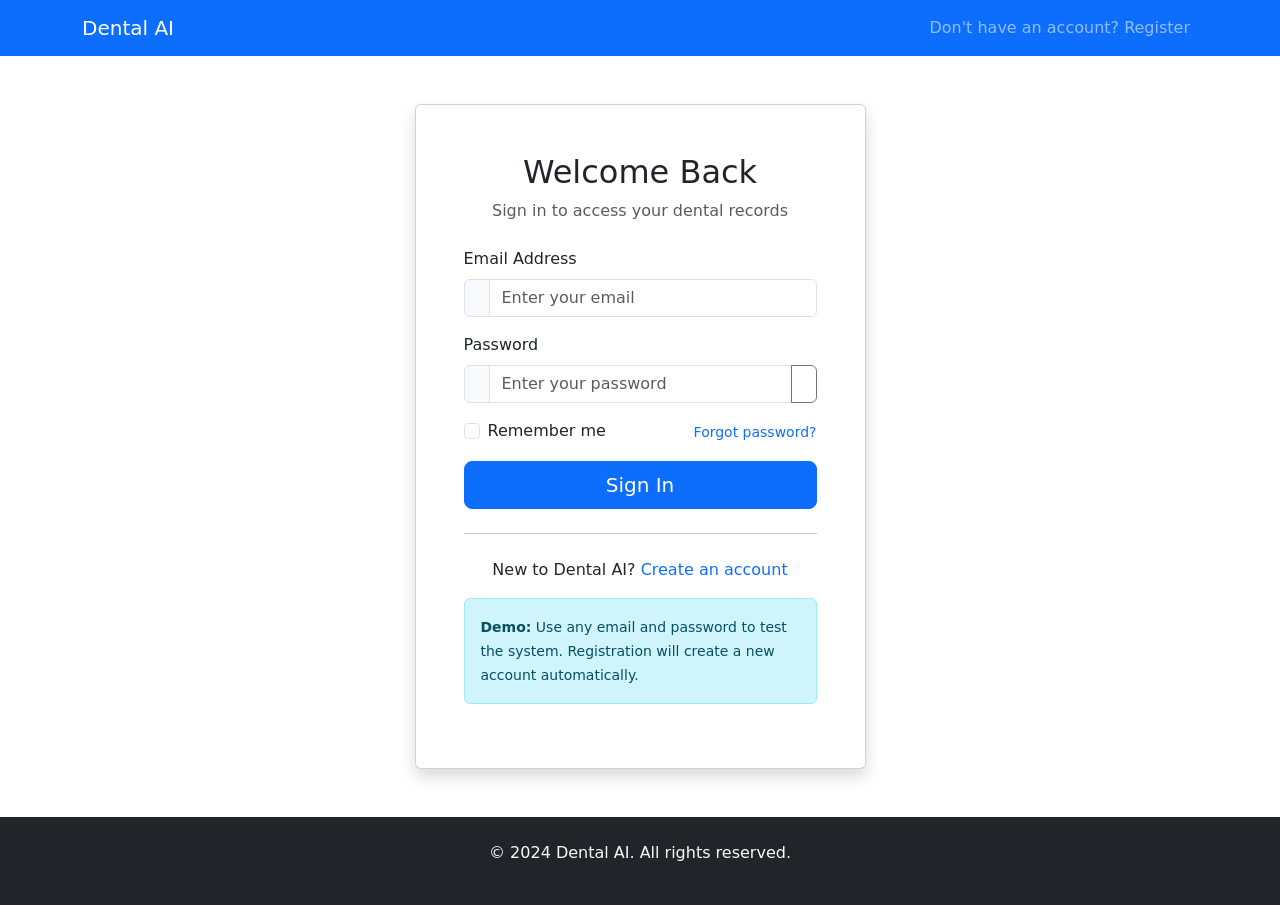
==== frontend/appointments.html @ 50e3790d "Ran SAST and DAST Tests and made security improvements" ====
<!DOCTYPE html>
<html lang="en">
<head>
    <meta charset="UTF-8">
    <meta name="viewport" content="width=device-width, initial-scale=1.0">
    <title>Appointments - Dental AI</title>
    <link href="https://cdn.jsdelivr.net/npm/bootstrap@5.1.3/dist/css/bootstrap.min.css" rel="stylesheet">
    <link rel="stylesheet" href="static/css/style.css">
</head>
<body>
    <nav class="navbar navbar-expand-lg navbar-dark bg-primary">
        <div class="container">
            <a class="navbar-brand" href="dashboard.html">
                <i class="fas fa-tooth"></i> Dental AI
            </a>
            <div class="navbar-nav ms-auto">
                <div class="nav-item dropdown">
                    <a class="nav-link dropdown-toggle" href="#" id="userDropdown" role="button" 
                       data-bs-toggle="dropdown">
                        <i class="fas fa-user"></i>
                        <span id="userName">Loading...</span>
                    </a>
                    <ul class="dropdown-menu">
                        <li><a class="dropdown-item" href="dashboard.html">
                            <i class="fas fa-tachometer-alt me-2"></i>Dashboard
                        </a></li>
                        <li><hr class="dropdown-divider"></li>
                        <li><a class="dropdown-item" href="#" id="logoutBtn">
                            <i class="fas fa-sign-out-alt me-2"></i>Logout
                        </a></li>
                    </ul>
                </div>
            </div>
        </div>
    </nav>

    <div class="container-fluid mt-4">
        <div class="row">
            <!-- Sidebar -->
            <div class="col-lg-3 col-md-4">
                <div class="card">
                    <div class="card-body">
                        <div class="list-group list-group-flush">
                            <a href="dashboard.html" class="list-group-item list-group-item-action">
                                <i class="fas fa-tachometer-alt me-2"></i>Dashboard
                            </a>
                            <a href="profile.html" class="list-group-item list-group-item-action">
                                <i class="fas fa-user-edit me-2"></i>Medical Profile
                            </a>
                            <a href="appointments.html" class="list-group-item list-group-item-action active">
                                <i class="fas fa-calendar-check me-2"></i>Appointments
                            </a>
                            <a href="radiographs.html" class="list-group-item list-group-item-action">
                                <i class="fas fa-x-ray me-2"></i>Radiographs
                            </a>
                        </div>
                    </div>
                </div>
            </div>

            <!-- Main Content -->
            <div class="col-lg-9 col-md-8">
                <div class="d-flex justify-content-between align-items-center mb-4">
                    <h2>My Appointments</h2>
                    <button class="btn btn-primary" data-bs-toggle="modal" data-bs-target="#bookAppointmentModal">
                        <i class="fas fa-plus me-2"></i>Book New Appointment
                    </button>
                </div>
                
                <div id="alert-container"></div>

                <!-- Appointments List -->
                <div class="card">
                    <div class="card-body">
                        <div id="appointmentsList">
                            <div class="text-center py-5">
                                <div class="spinner-border" role="status">
                                    <span class="visually-hidden">Loading...</span>
                                </div>
                                <p class="mt-2">Loading appointments...</p>
                            </div>
                        </div>
                    </div>
                </div>
            </div>
        </div>
    </div>

    <!-- Book Appointment Modal -->
    <div class="modal fade" id="bookAppointmentModal" tabindex="-1">
        <div class="modal-dialog">
            <div class="modal-content">
                <div class="modal-header">
                    <h5 class="modal-title">Book New Appointment</h5>
                    <button type="button" class="btn-close" data-bs-dismiss="modal"></button>
                </div>
                <div class="modal-body">
                    <div id="modal-alert-container"></div>
                    <form id="bookAppointmentForm">
                        <div class="mb-3">
                            <label for="appointmentDate" class="form-label">Preferred Date & Time</label>
                            <input type="datetime-local" class="form-control" id="appointmentDate" required>
                        </div>
                        
                        <div class="mb-3">
                            <label for="appointmentType" class="form-label">Appointment Type</label>
                            <select class="form-select" id="appointmentType" required>
                                <option value="">Select appointment type</option>
                                <option value="cleaning">Regular Cleaning</option>
                                <option value="checkup">General Checkup</option>
                                <option value="consultation">Consultation</option>
                                <option value="filling">Filling</option>
                                <option value="extraction">Tooth Extraction</option>
                                <option value="root_canal">Root Canal</option>
                                <option value="crown">Crown/Bridge</option>
                                <option value="whitening">Teeth Whitening</option>
                                <option value="emergency">Emergency Visit</option>
                                <option value="other">Other</option>
                            </select>
                        </div>
                        
                        <div class="mb-3">
                            <label for="appointmentNotes" class="form-label">Additional Notes</label>
                            <textarea class="form-control" id="appointmentNotes" rows="3"
                                      placeholder="Any specific concerns or requests..."></textarea>
                        </div>
                    </form>
                </div>
                <div class="modal-footer">
                    <button type="button" class="btn btn-secondary" data-bs-dismiss="modal">Cancel</button>
                    <button type="button" class="btn btn-primary" onclick="bookAppointment()">
                        <span class="spinner-border spinner-border-sm me-2 d-none" id="bookSpinner"></span>
                        Book Appointment
                    </button>
                </div>
            </div>
        </div>
    </div>

    <!-- Edit Appointment Modal -->
    <div class="modal fade" id="editAppointmentModal" tabindex="-1">
        <div class="modal-dialog">
            <div class="modal-content">
                <div class="modal-header">
                    <h5 class="modal-title">Edit Appointment</h5>
                    <button type="button" class="btn-close" data-bs-dismiss="modal"></button>
                </div>
                <div class="modal-body">
                    <div id="edit-modal-alert-container"></div>
                    <form id="editAppointmentForm">
                        <input type="hidden" id="editAppointmentId">
                        <div class="mb-3">
                            <label for="editAppointmentDate" class="form-label">Date & Time</label>
                            <input type="datetime-local" class="form-control" id="editAppointmentDate" required>
                        </div>
                        
                        <div class="mb-3">
                            <label for="editAppointmentType" class="form-label">Appointment Type</label>
                            <select class="form-select" id="editAppointmentType" required>
                                <option value="cleaning">Regular Cleaning</option>
                                <option value="checkup">General Checkup</option>
                                <option value="consultation">Consultation</option>
                                <option value="filling">Filling</option>
                                <option value="extraction">Tooth Extraction</option>
                                <option value="root_canal">Root Canal</option>
                                <option value="crown">Crown/Bridge</option>
                                <option value="whitening">Teeth Whitening</option>
                                <option value="emergency">Emergency Visit</option>
                                <option value="other">Other</option>
                            </select>
                        </div>
                        
                        <div class="mb-3">
                            <label for="editAppointmentNotes" class="form-label">Notes</label>
                            <textarea class="form-control" id="editAppointmentNotes" rows="3"></textarea>
                        </div>
                    </form>
                </div>
                <div class="modal-footer">
                    <button type="button" class="btn btn-secondary" data-bs-dismiss="modal">Cancel</button>
                    <button type="button" class="btn btn-primary" onclick="updateAppointment()">
                        <span class="spinner-border spinner-border-sm me-2 d-none" id="updateSpinner"></span>
                        Update Appointment
                    </button>
                </div>
            </div>
        </div>
    </div>

    <script src="https://cdn.jsdelivr.net/npm/bootstrap@5.1.3/dist/js/bootstrap.bundle.min.js" 
        integrity="sha384-ka7Sk0Gln4gmtz2MlQnikT1wXgYsOg+OMhuP+IlRH9sENBO0LRn5q+8nbTov4+1p" 
        crossorigin="anonymous">
    </script>
    <script src="static/js/app.js"></script>
    <script src="static/js/auth.js"></script>
    <script>
        let appointments = [];

        document.addEventListener('DOMContentLoaded', function() {
            loadAppointments();
            
            // Set minimum date to today
            const now = new Date();
            now.setMinutes(now.getMinutes() - now.getTimezoneOffset());
            document.getElementById('appointmentDate').min = now.toISOString().slice(0, 16);
        });

        async function loadAppointments() {
            try {
                appointments = await API.get('/appointments/');
                displayAppointments();
            } catch (error) {
                console.error('Failed to load appointments:', error);
                document.getElementById('appointmentsList').innerHTML = `
                    <div class="alert alert-warning" role="alert">
                        <i class="fas fa-exclamation-triangle me-2"></i>
                        Failed to load appointments. <button class="btn btn-sm btn-outline-primary ms-2" onclick="loadAppointments()">Try Again</button>
                    </div>
                `;
            }
        }

        function displayAppointments() {
            const container = document.getElementById('appointmentsList');
            
            if (appointments.length === 0) {
                container.innerHTML = `
                    <div class="text-center py-5">
                        <i class="fas fa-calendar-plus fa-3x text-muted mb-3"></i>
                        <h5>No appointments scheduled</h5>
                        <p class="text-muted">Book your first appointment to get started.</p>
                        <button class="btn btn-primary" data-bs-toggle="modal" data-bs-target="#bookAppointmentModal">
                            <i class="fas fa-plus me-2"></i>Book Appointment
                        </button>
                    </div>
                `;
                return;
            }

            // Group appointments by status
            const upcoming = appointments.filter(apt => new Date(apt.appointment_date) >= new Date() && apt.status === 'scheduled');
            const past = appointments.filter(apt => new Date(apt.appointment_date) < new Date() || apt.status === 'completed');
            const cancelled = appointments.filter(apt => apt.status === 'cancelled');

            container.innerHTML = `
                ${upcoming.length > 0 ? `
                    <h5 class="mb-3">Upcoming Appointments</h5>
                    <div class="row mb-4">
                        ${upcoming.map(apt => createAppointmentCard(apt, true)).join('')}
                    </div>
                ` : ''}
                
                ${past.length > 0 ? `
                    <h5 class="mb-3">Past Appointments</h5>
                    <div class="row mb-4">
                        ${past.map(apt => createAppointmentCard(apt, false)).join('')}
                    </div>
                ` : ''}
                
                ${cancelled.length > 0 ? `
                    <h5 class="mb-3">Cancelled Appointments</h5>
                    <div class="row">
                        ${cancelled.map(apt => createAppointmentCard(apt, false)).join('')}
                    </div>
                ` : ''}
            `;
        }

        function createAppointmentCard(appointment, canEdit) {
            const date = new Date(appointment.appointment_date);
            const statusColor = getAppointmentStatusColor(appointment.status);
            
            return `
                <div class="col-lg-6 mb-3">
                    <div class="card appointment-card">
                        <div class="card-body">
                            <div class="d-flex justify-content-between align-items-start mb-2">
                                <h6 class="card-title">${Utils.capitalize(appointment.appointment_type.replace('_', ' '))}</h6>
                                <span class="badge bg-${statusColor}">${Utils.capitalize(appointment.status)}</span>
                            </div>
                            <p class="card-text">
                                <i class="fas fa-calendar me-2"></i>${Utils.formatDate(appointment.appointment_date)}
                            </p>
                            ${appointment.notes ? `<p class="card-text"><small class="text-muted">${appointment.notes}</small></p>` : ''}
                            ${canEdit ? `
                                <div class="btn-group w-100">
                                    <button class="btn btn-outline-primary btn-sm" onclick="editAppointment(${appointment.id})">
                                        <i class="fas fa-edit me-1"></i>Edit
                                    </button>
                                    <button class="btn btn-outline-danger btn-sm" onclick="cancelAppointment(${appointment.id})">
                                        <i class="fas fa-times me-1"></i>Cancel
                                    </button>
                                </div>
                            ` : ''}
                        </div>
                    </div>
                </div>
            `;
        }

        function getAppointmentStatusColor(status) {
            switch (status) {
                case 'scheduled': return 'primary';
                case 'completed': return 'success';
                case 'cancelled': return 'danger';
                default: return 'secondary';
            }
        }

        async function bookAppointment() {
            const appointmentDate = document.getElementById('appointmentDate').value;
            const appointmentType = document.getElementById('appointmentType').value;
            const notes = document.getElementById('appointmentNotes').value;
            
            if (!appointmentDate || !appointmentType) {
                Utils.showAlert('modal-alert-container', 'Please fill in all required fields.');
                return;
            }
            
            Utils.showSpinner('bookSpinner', true);
            
            try {
                await API.post('/appointments/', {
                    appointment_date: appointmentDate,
                    appointment_type: appointmentType,
                    notes: notes || null
                });
                
                bootstrap.Modal.getInstance(document.getElementById('bookAppointmentModal')).hide();
                Utils.showAlert('alert-container', 'Appointment booked successfully!', 'success');
                
                // Reset form
                document.getElementById('bookAppointmentForm').reset();
                
                // Reload appointments
                loadAppointments();
                
            } catch (error) {
                console.error('Failed to book appointment:', error);
                Utils.showAlert('modal-alert-container', error.message || 'Failed to book appointment.');
            } finally {
                Utils.showSpinner('bookSpinner', false);
            }
        }

        function editAppointment(appointmentId) {
            const appointment = appointments.find(apt => apt.id === appointmentId);
            if (!appointment) return;
            
            document.getElementById('editAppointmentId').value = appointment.id;
            document.getElementById('editAppointmentDate').value = new Date(appointment.appointment_date).toISOString().slice(0, 16);
            document.getElementById('editAppointmentType').value = appointment.appointment_type;
            document.getElementById('editAppointmentNotes').value = appointment.notes || '';
            
            new bootstrap.Modal(document.getElementById('editAppointmentModal')).show();
        }

        async function updateAppointment() {
            const appointmentId = document.getElementById('editAppointmentId').value;
            const appointmentDate = document.getElementById('editAppointmentDate').value;
            const appointmentType = document.getElementById('editAppointmentType').value;
            const notes = document.getElementById('editAppointmentNotes').value;
            
            Utils.showSpinner('updateSpinner', true);
            
            try {
                await API.put(`/appointments/${appointmentId}`, {
                    appointment_date: appointmentDate,
                    appointment_type: appointmentType,
                    notes: notes || null
                });
                
                bootstrap.Modal.getInstance(document.getElementById('editAppointmentModal')).hide();
                Utils.showAlert('alert-container', 'Appointment updated successfully!', 'success');
                loadAppointments();
                
            } catch (error) {
                console.error('Failed to update appointment:', error);
                Utils.showAlert('edit-modal-alert-container', error.message || 'Failed to update appointment.');
            } finally {
                Utils.showSpinner('updateSpinner', false);
            }
        }

        async function cancelAppointment(appointmentId) {
            if (!confirm('Are you sure you want to cancel this appointment?')) {
                return;
            }
            
            try {
                await API.delete(`/appointments/${appointmentId}`);
                Utils.showAlert('alert-container', 'Appointment cancelled successfully!', 'success');
                loadAppointments();
            } catch (error) {
                console.error('Failed to cancel appointment:', error);
                Utils.showAlert('alert-container', 'Failed to cancel appointment.');
            }
        }
    </script>
</body>
</html>
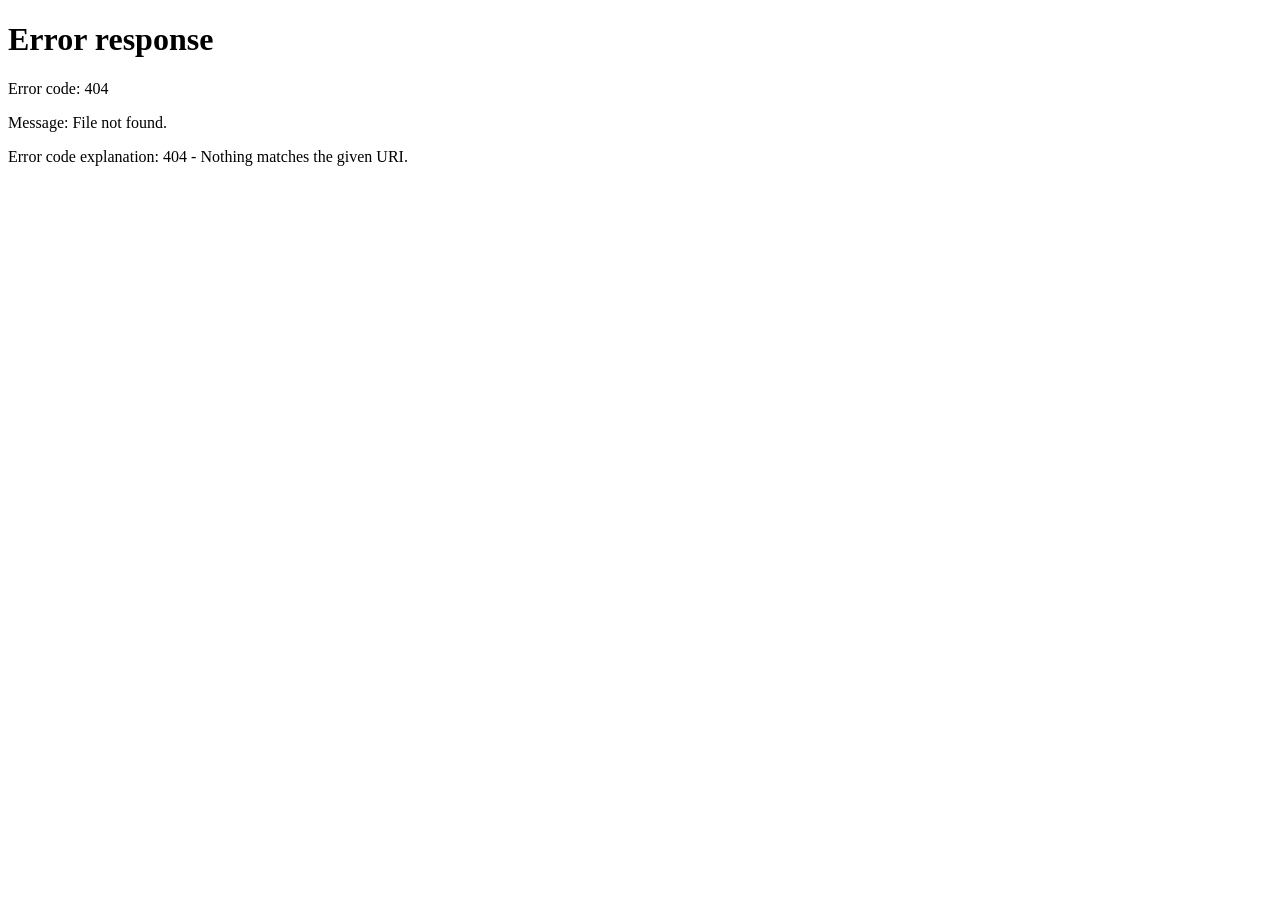
==== commit a7ec1f58: "UI Tweaking" ====
--- a/frontend/appointments.html
+++ b/frontend/appointments.html
@@ -3,15 +3,15 @@
 <head>
     <meta charset="UTF-8">
     <meta name="viewport" content="width=device-width, initial-scale=1.0">
-    <title>Appointments - Dental AI</title>
+    <title>Appointments - Dental Records</title>
     <link href="https://cdn.jsdelivr.net/npm/bootstrap@5.1.3/dist/css/bootstrap.min.css" rel="stylesheet">
     <link rel="stylesheet" href="static/css/style.css">
 </head>
 <body>
     <nav class="navbar navbar-expand-lg navbar-dark bg-primary">
         <div class="container">
-            <a class="navbar-brand" href="dashboard.html">
-                <i class="fas fa-tooth"></i> Dental AI
+            <a class="navbar-brand" href="/dashboard">
+                <i class="fas fa-tooth"></i> Dental Records
             </a>
             <div class="navbar-nav ms-auto">
                 <div class="nav-item dropdown">
@@ -21,7 +21,7 @@
                         <span id="userName">Loading...</span>
                     </a>
                     <ul class="dropdown-menu">
-                        <li><a class="dropdown-item" href="dashboard.html">
+                        <li><a class="dropdown-item" href="/dashboard">
                             <i class="fas fa-tachometer-alt me-2"></i>Dashboard
                         </a></li>
                         <li><hr class="dropdown-divider"></li>
@@ -41,16 +41,16 @@
                 <div class="card">
                     <div class="card-body">
                         <div class="list-group list-group-flush">
-                            <a href="dashboard.html" class="list-group-item list-group-item-action">
+                            <a href="/dashboard" class="list-group-item list-group-item-action">
                                 <i class="fas fa-tachometer-alt me-2"></i>Dashboard
                             </a>
-                            <a href="profile.html" class="list-group-item list-group-item-action">
+                            <a href="/profile" class="list-group-item list-group-item-action">
                                 <i class="fas fa-user-edit me-2"></i>Medical Profile
                             </a>
-                            <a href="appointments.html" class="list-group-item list-group-item-action active">
+                            <a href="/appointments" class="list-group-item list-group-item-action active">
                                 <i class="fas fa-calendar-check me-2"></i>Appointments
                             </a>
-                            <a href="radiographs.html" class="list-group-item list-group-item-action">
+                            <a href="/radiographs" class="list-group-item list-group-item-action">
                                 <i class="fas fa-x-ray me-2"></i>Radiographs
                             </a>
                         </div>
